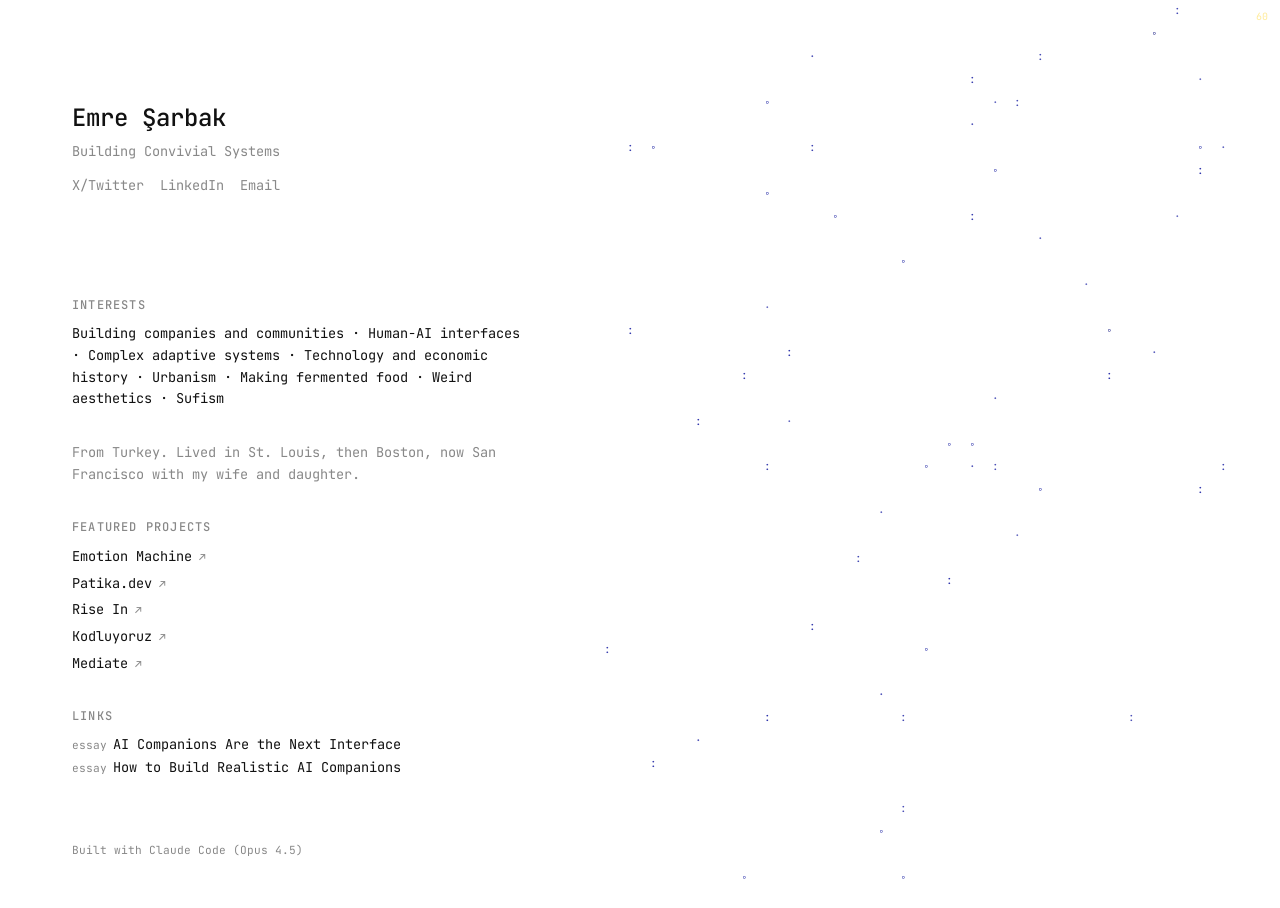
==== index.html @ 449b3741 "Add footer note: Built with Claude Code (Opus 4.5) 🤖 Generated with [Claude Code](https://claude.com" ====
<!DOCTYPE html>
<html lang="en">
<head>
  <meta charset="UTF-8">
  <meta name="viewport" content="width=device-width, initial-scale=1.0">
  <title>Emre Şarbak – Personal Website | Building Convivial Systems</title>
  <meta name="description" content="Emre Şarbak. 4x founder. Building Emotion Machine in San Francisco. Interests: Human-AI interfaces, complex adaptive systems.">
  <meta name="author" content="Emre Şarbak">
  <meta name="keywords" content="Emre Şarbak, Emre Sarbak, founder, entrepreneur, Emotion Machine, Patika, Kodluyoruz, AI">
  <link rel="canonical" href="https://emresarbak.com">

  <!-- Open Graph -->
  <meta property="og:type" content="website">
  <meta property="og:url" content="https://emresarbak.com">
  <meta property="og:title" content="Emre Şarbak – Personal Website | Building Convivial Systems">
  <meta property="og:description" content="4x founder. Building Emotion Machine in San Francisco.">
  <meta property="og:site_name" content="Emre Şarbak">

  <!-- Twitter Card -->
  <meta name="twitter:card" content="summary">
  <meta name="twitter:site" content="@emresarbak">
  <meta name="twitter:creator" content="@emresarbak">
  <meta name="twitter:title" content="Emre Şarbak – Personal Website | Building Convivial Systems">
  <meta name="twitter:description" content="4x founder. Building Emotion Machine in San Francisco.">

  <!-- Fonts -->
  <link rel="preconnect" href="https://fonts.googleapis.com">
  <link rel="preconnect" href="https://fonts.gstatic.com" crossorigin>
  <link href="https://fonts.googleapis.com/css2?family=JetBrains+Mono:wght@400;500&display=swap" rel="stylesheet">
  <link rel="stylesheet" href="style.css">

  <!-- Structured Data -->
  <script type="application/ld+json">
  {
    "@context": "https://schema.org",
    "@type": "Person",
    "name": "Emre Şarbak",
    "url": "https://emresarbak.com",
    "sameAs": [
      "https://x.com/emresarbak",
      "https://www.linkedin.com/in/emresarbak/"
    ],
    "jobTitle": "Founder",
    "worksFor": {
      "@type": "Organization",
      "name": "Emotion Machine"
    }
  }
  </script>
</head>
<body>
  <!-- Flocking background canvases -->
  <canvas id="flock-left" class="flock-bg flock-left"></canvas>
  <canvas id="flock-right" class="flock-bg flock-right"></canvas>

  <main class="content">
  <!-- Hero Section -->
  <section class="hero">
    <canvas id="ascii-canvas"></canvas>
    <div class="hero-content">
      <h1 class="hero-name">Emre Şarbak</h1>
      <p class="hero-tagline">Building Convivial Systems</p>
      <div class="hero-links">
        <a href="https://x.com/emresarbak" target="_blank" rel="noopener">X/Twitter</a>
        <a href="https://www.linkedin.com/in/emresarbak/" target="_blank" rel="noopener">LinkedIn</a>
        <a href="mailto:emre.sarbak@gmail.com">Email</a>
      </div>
    </div>
  </section>

  <!-- About (commented out for now)
  <section class="section about">
    <p class="about-text">I've spent the last decade starting companies that try to make useful things more accessible—coding education, AI tools, learning platforms. Some worked, some didn't. Before that, I was at McKinsey. Currently working on <a href="https://www.emotionmachine.com" target="_blank" rel="noopener">Emotion Machine</a>.</p>
  </section>
  -->

  <!-- Interests -->
  <section class="section interests">
    <h2 class="section-title">Interests</h2>
    <p class="about-text">Building companies and communities · Human-AI interfaces · Complex adaptive systems · Technology and economic history · Urbanism · Making fermented food · Weird aesthetics · Sufism</p>
  </section>

  <!-- Personal -->
  <section class="section personal">
    <p class="about-text muted">From Turkey. Lived in St. Louis, then Boston, now San Francisco with my wife and daughter.</p>
  </section>

  <!-- Featured Projects -->
  <section class="section ventures">
    <h2 class="section-title">Featured Projects</h2>
    <ul class="ventures-list">
      <li class="venture-item">
        <a href="https://www.emotionmachine.com" target="_blank" rel="noopener" class="venture-link">
          <span class="venture-name">Emotion Machine</span>
        </a>
      </li>
      <li class="venture-item">
        <a href="https://www.patika.dev" target="_blank" rel="noopener" class="venture-link">
          <span class="venture-name">Patika.dev</span>
        </a>
      </li>
      <li class="venture-item">
        <a href="https://www.risein.com" target="_blank" rel="noopener" class="venture-link">
          <span class="venture-name">Rise In</span>
        </a>
      </li>
      <li class="venture-item">
        <a href="https://kodluyoruz.org" target="_blank" rel="noopener" class="venture-link">
          <span class="venture-name">Kodluyoruz</span>
        </a>
      </li>
      <li class="venture-item">
        <a href="https://mediate.tech" target="_blank" rel="noopener" class="venture-link">
          <span class="venture-name">Mediate</span>
        </a>
      </li>
    </ul>
  </section>

  <!-- Links Archive (loaded from links.json) -->
  <section class="section">
    <h2 class="section-title">Links</h2>
    <div class="links-archive" id="links-archive"></div>
  </section>

  <footer class="footer">
    <p class="footer-note">Built with Claude Code (Opus 4.5)</p>
  </footer>
  </main>

  <script src="main.js"></script>
  <script src="flock-bg.js"></script>
</body>
</html>
---- style.css ----
:root {
  --bg: #fff;
  --fg: #111;
  --muted: #888;
  --accent: #e6b800;
  --content-width: 500px;
}

*, *::before, *::after {
  box-sizing: border-box;
  margin: 0;
  padding: 0;
}

body {
  font-family: 'JetBrains Mono', monospace;
  font-size: 14px;
  line-height: 1.6;
  color: var(--fg);
  background: var(--bg);
  min-height: 100vh;
}

/* Flocking background canvases */
.flock-bg {
  position: fixed;
  top: 0;
  height: 100vh;
  pointer-events: none;
  z-index: 0;
}

.flock-left {
  display: none;
}

.flock-right {
  left: calc(var(--content-width) + 6rem);
  right: 0;
  width: calc(100vw - var(--content-width) - 6rem);
}

/* Main content area */
.content {
  position: relative;
  z-index: 1;
  max-width: var(--content-width);
  margin: 0;
  margin-left: 3rem;
  padding: 3rem 1.5rem;
  background: var(--bg);
}

.paper-grain { display: none; }

/* Hero */
.hero {
  position: relative;
  min-height: 200px;
  display: flex;
  align-items: center;
  justify-content: flex-start;
  margin-bottom: 3rem;
}

#ascii-canvas {
  display: none;
}

.hero-content {
  text-align: left;
}

.hero-name {
  font-size: 1.5rem;
  font-weight: 500;
  margin-bottom: 0.25rem;
}

.hero-tagline {
  font-size: 0.85rem;
  color: var(--muted);
}

.hero-links {
  margin-top: 0.75rem;
  display: flex;
  gap: 1rem;
  justify-content: flex-start;
  font-size: 0.85rem;
  color: var(--muted);
}

/* Sections */
.section {
  margin-bottom: 2rem;
}

.section-title {
  font-size: 0.75rem;
  font-weight: 500;
  text-transform: uppercase;
  letter-spacing: 0.1em;
  color: var(--muted);
  margin-bottom: 0.5rem;
}

.section-line { display: none; }

/* Links */
a {
  color: inherit;
  text-decoration: none;
  transition: color 0.2s ease;
}

a:hover {
  color: var(--accent);
}

/* About */
.about-text {
  font-size: 0.85rem;
  margin-bottom: 0.5rem;
}

.about-text:last-child {
  margin-bottom: 0;
}

.about-text.muted {
  color: var(--muted);
}

/* Ventures */
.ventures-list {
  list-style: none;
}

.venture-item {
  margin-bottom: 0.25rem;
}

.venture-link {
  font-size: 0.85rem;
}

.venture-name::after {
  content: ' ↗';
  color: inherit;
  font-size: 0.7rem;
  opacity: 0.5;
}

/* Links Archive */
.links-archive {
  display: flex;
  flex-direction: column;
  gap: 0.2rem;
}

.archive-link {
  font-size: 0.85rem;
  line-height: 1.5;
  display: block;
}

.link-tag {
  color: var(--muted);
  font-size: 0.7rem;
  text-transform: lowercase;
  margin-right: 0.4rem;
}

/* Footer */
.footer {
  margin-top: 3rem;
  padding-top: 1rem;
}

.footer-note {
  font-size: 0.7rem;
  color: var(--muted);
}

/* Mobile - hide flocking on small screens */
@media (max-width: 700px) {
  .flock-bg {
    display: none;
  }

  .content {
    max-width: 100%;
  }

  body {
    padding: 0;
  }
}
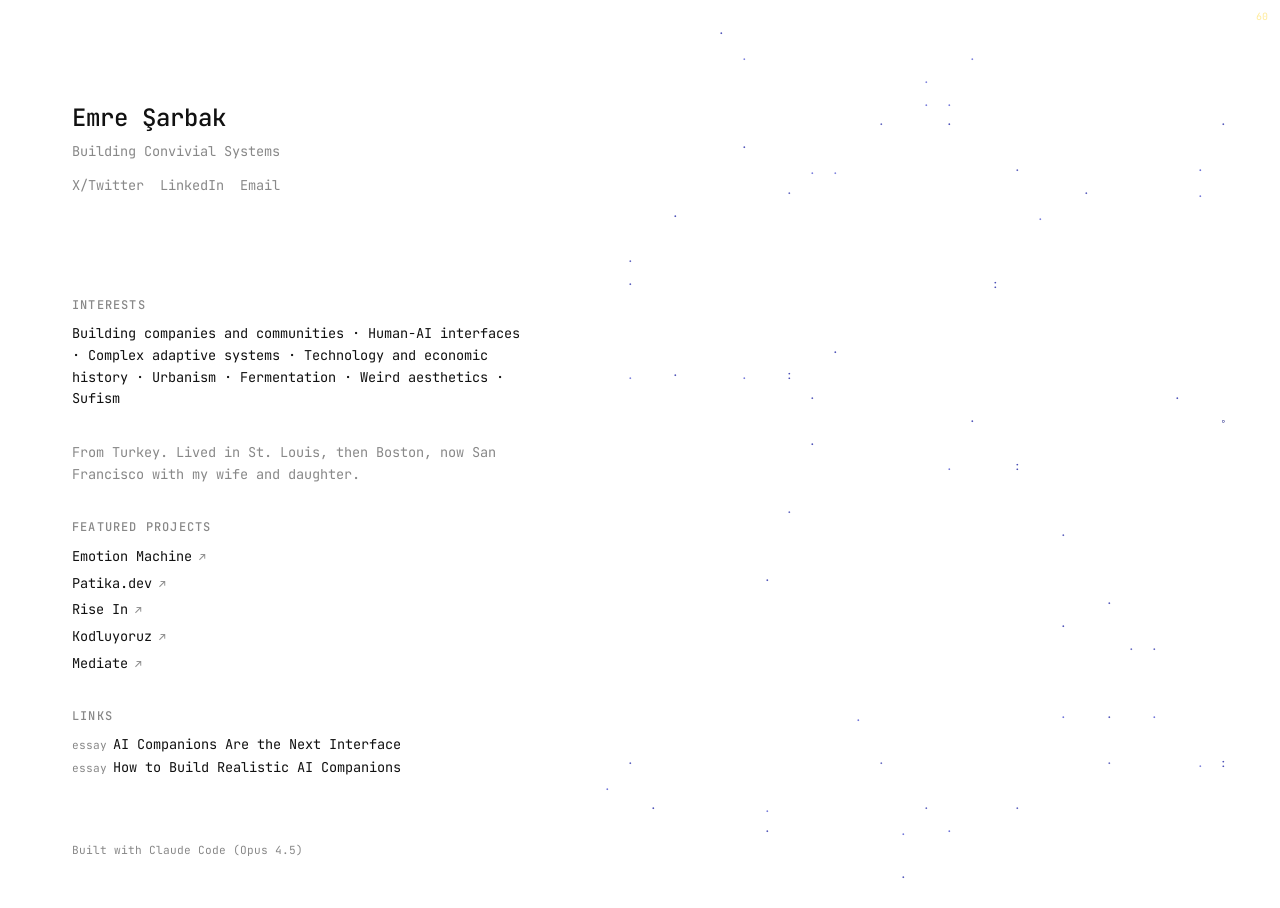
==== commit 9deb99ab: "Change 'Making fermented food' to 'Fermentation' 🤖 Generated with [Claude Code](https://claude.com/c" ====
--- a/index.html
+++ b/index.html
@@ -77,7 +77,7 @@
   <!-- Interests -->
   <section class="section interests">
     <h2 class="section-title">Interests</h2>
-    <p class="about-text">Building companies and communities · Human-AI interfaces · Complex adaptive systems · Technology and economic history · Urbanism · Making fermented food · Weird aesthetics · Sufism</p>
+    <p class="about-text">Building companies and communities · Human-AI interfaces · Complex adaptive systems · Technology and economic history · Urbanism · Fermentation · Weird aesthetics · Sufism</p>
   </section>
 
   <!-- Personal -->
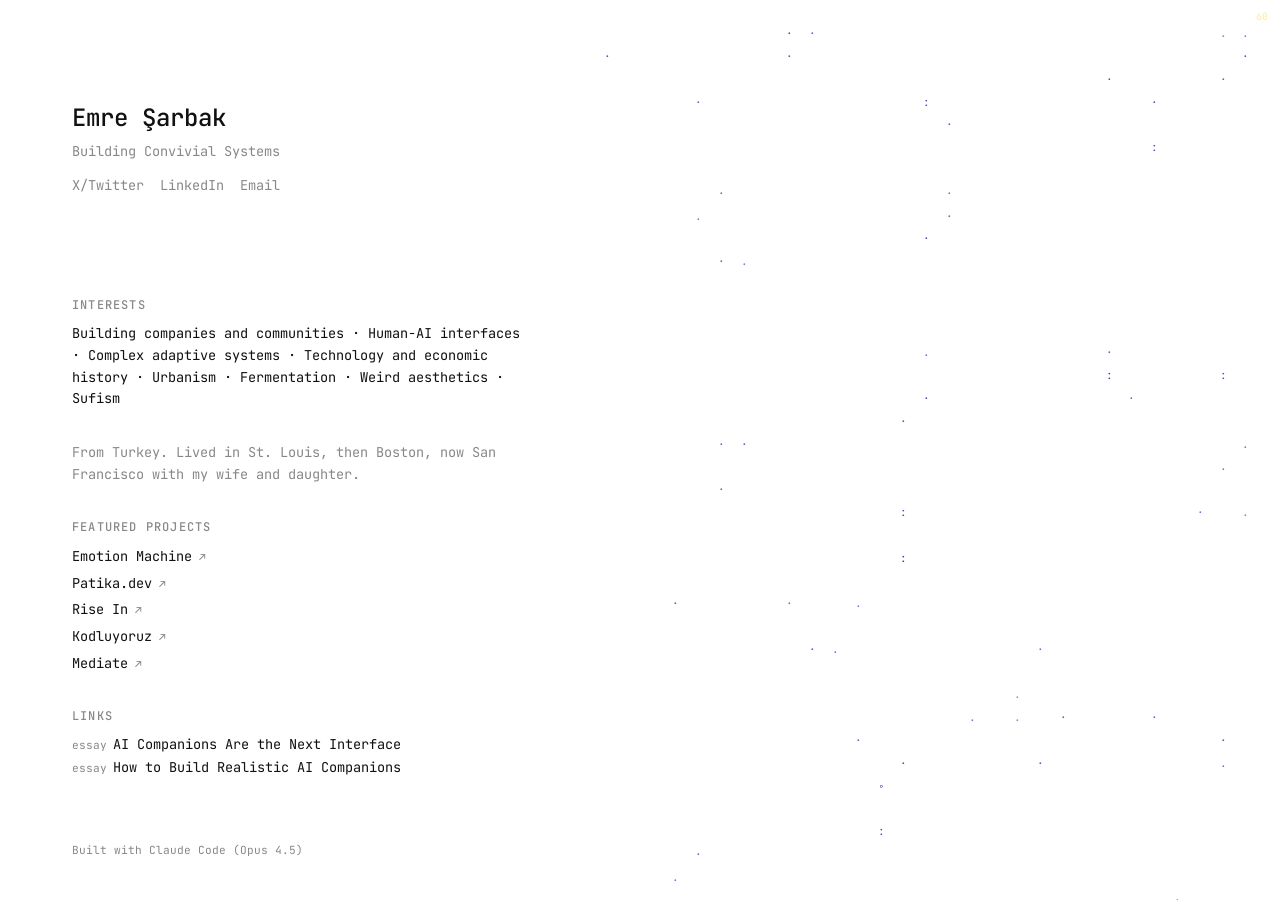
==== commit 22065336: "Add Google Analytics (G-W893BE5C9T) 🤖 Generated with [Claude Code](https://claude.com/claude-code)  " ====
--- a/index.html
+++ b/index.html
@@ -1,6 +1,14 @@
 <!DOCTYPE html>
 <html lang="en">
 <head>
+  <!-- Google tag (gtag.js) -->
+  <script async src="https://www.googletagmanager.com/gtag/js?id=G-W893BE5C9T"></script>
+  <script>
+    window.dataLayer = window.dataLayer || [];
+    function gtag(){dataLayer.push(arguments);}
+    gtag('js', new Date());
+    gtag('config', 'G-W893BE5C9T');
+  </script>
   <meta charset="UTF-8">
   <meta name="viewport" content="width=device-width, initial-scale=1.0">
   <title>Emre Şarbak – Personal Website | Building Convivial Systems</title>
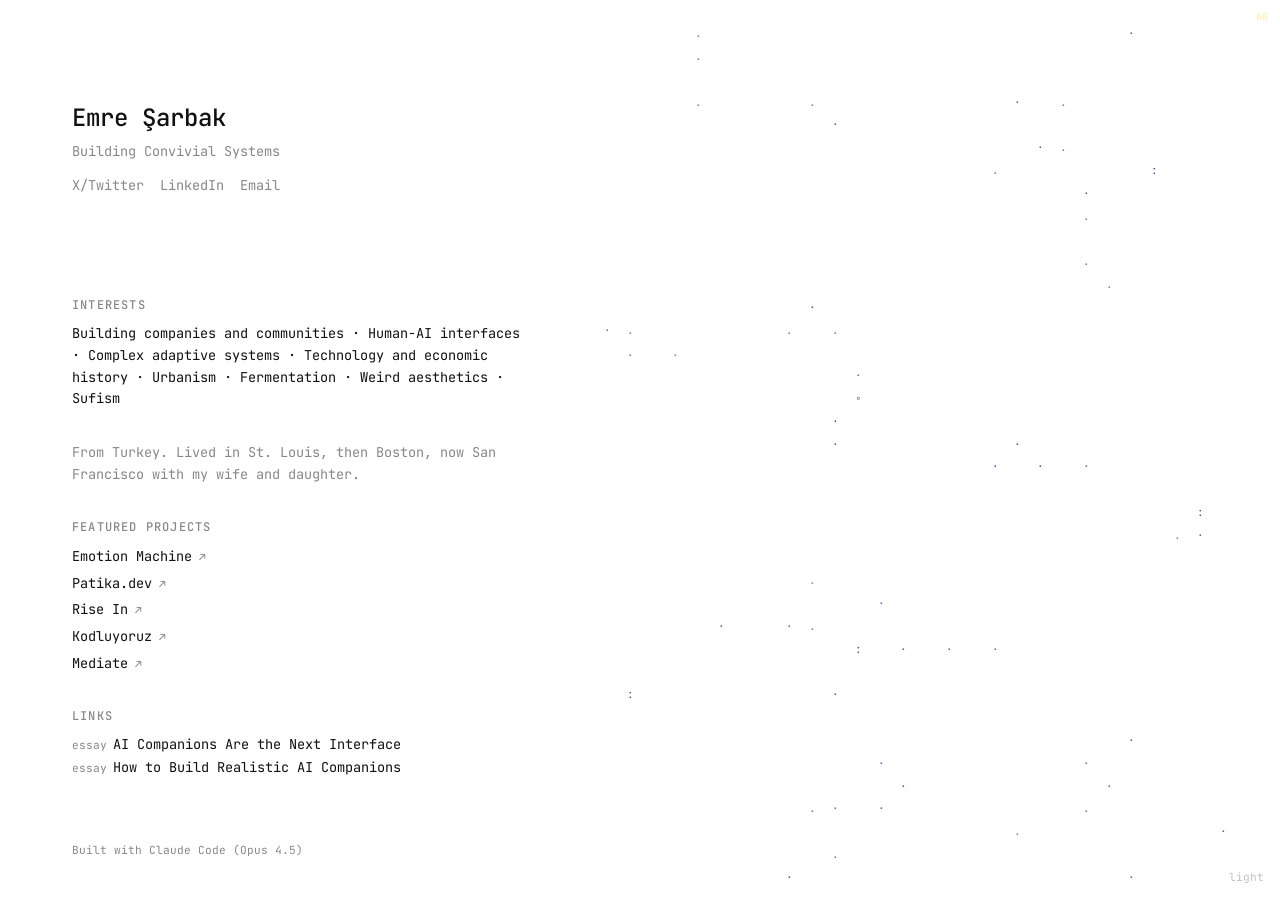
==== commit ecc4166a: "Add dark mode with auto system detection and manual toggle - Detects prefers-color-scheme media quer" ====
--- a/index.html
+++ b/index.html
@@ -136,6 +136,8 @@
   </footer>
   </main>
 
+  <button class="theme-toggle" aria-label="Toggle theme">light</button>
+
   <script src="main.js"></script>
   <script src="flock-bg.js"></script>
 </body>
--- a/style.css
+++ b/style.css
@@ -4,6 +4,24 @@
   --muted: #888;
   --accent: #e6b800;
   --content-width: 500px;
+}
+
+/* System dark mode preference */
+@media (prefers-color-scheme: dark) {
+  :root:not([data-theme="light"]) {
+    --bg: #0a0a0a;
+    --fg: #e5e5e5;
+    --muted: #888;
+    --accent: #ffcc00;
+  }
+}
+
+/* Manual dark mode override */
+[data-theme="dark"] {
+  --bg: #0a0a0a;
+  --fg: #e5e5e5;
+  --muted: #888;
+  --accent: #ffcc00;
 }
 
 *, *::before, *::after {
@@ -183,6 +201,27 @@
   color: var(--muted);
 }
 
+/* Theme toggle */
+.theme-toggle {
+  position: fixed;
+  bottom: 1rem;
+  right: 1rem;
+  font-family: 'JetBrains Mono', monospace;
+  font-size: 0.7rem;
+  color: var(--muted);
+  background: transparent;
+  border: none;
+  cursor: pointer;
+  opacity: 0.5;
+  transition: opacity 0.15s ease;
+  z-index: 100;
+}
+
+.theme-toggle:hover {
+  opacity: 1;
+  color: var(--fg);
+}
+
 /* Mobile - hide flocking on small screens */
 @media (max-width: 700px) {
   .flock-bg {
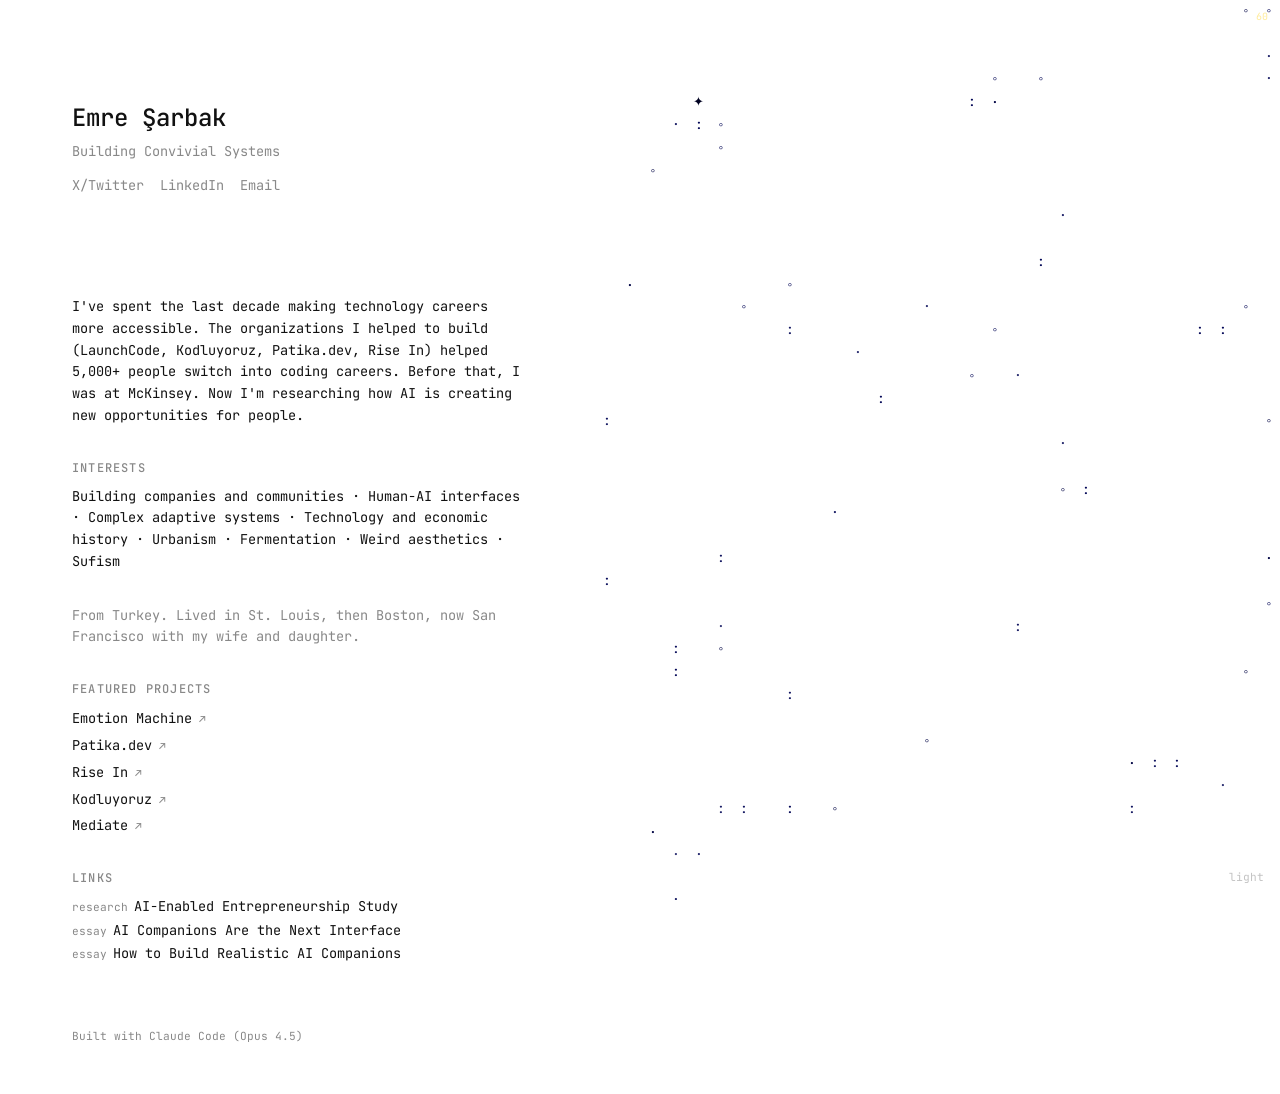
==== commit daa3427e: "Add AI-Enabled Entrepreneurship Study research page - Uncomment and update About section with org li" ====
--- a/index.html
+++ b/index.html
@@ -76,11 +76,9 @@
     </div>
   </section>
 
-  <!-- About (commented out for now)
   <section class="section about">
-    <p class="about-text">I've spent the last decade starting companies that try to make useful things more accessible—coding education, AI tools, learning platforms. Some worked, some didn't. Before that, I was at McKinsey. Currently working on <a href="https://www.emotionmachine.com" target="_blank" rel="noopener">Emotion Machine</a>.</p>
+    <p class="about-text">I've spent the last decade making technology careers more accessible. The organizations I helped to build (<a href="https://www.launchcode.org" target="_blank" rel="noopener">LaunchCode</a>, <a href="https://kodluyoruz.org" target="_blank" rel="noopener">Kodluyoruz</a>, <a href="https://www.patika.dev" target="_blank" rel="noopener">Patika.dev</a>, <a href="https://www.risein.com" target="_blank" rel="noopener">Rise In</a>) helped 5,000+ people switch into coding careers. Before that, I was at McKinsey. Now I'm researching how AI is creating new opportunities for people.</p>
   </section>
-  -->
 
   <!-- Interests -->
   <section class="section interests">
--- a/style.css
+++ b/style.css
@@ -6,21 +6,18 @@
   --content-width: 500px;
 }
 
-/* System dark mode preference */
+/* Dark mode - system preference or manual toggle */
 @media (prefers-color-scheme: dark) {
   :root:not([data-theme="light"]) {
     --bg: #0a0a0a;
     --fg: #e5e5e5;
-    --muted: #888;
     --accent: #ffcc00;
   }
 }
 
-/* Manual dark mode override */
 [data-theme="dark"] {
   --bg: #0a0a0a;
   --fg: #e5e5e5;
-  --muted: #888;
   --accent: #ffcc00;
 }
 
@@ -190,6 +187,25 @@
   margin-right: 0.4rem;
 }
 
+/* Research questions */
+.research-questions {
+  list-style: none;
+  font-size: 0.85rem;
+}
+
+.research-questions li {
+  margin-bottom: 0.5rem;
+  padding-left: 1rem;
+  position: relative;
+}
+
+.research-questions li::before {
+  content: '>';
+  position: absolute;
+  left: 0;
+  color: var(--muted);
+}
+
 /* Footer */
 .footer {
   margin-top: 3rem;
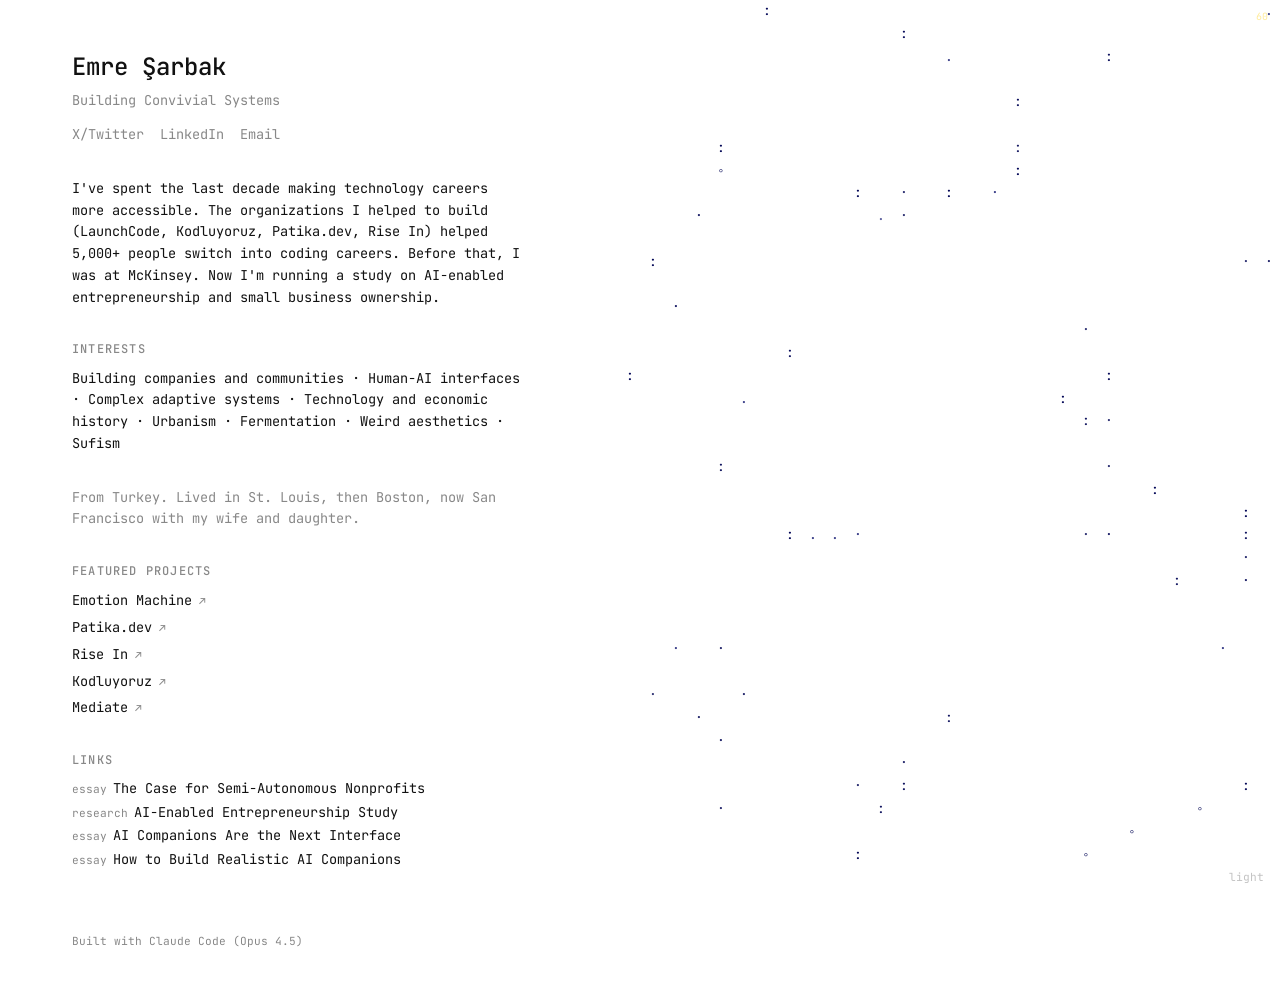
==== commit 9824a1be: "Rewrite research page as study on AI-enabled entrepreneurship and small business ownership Replaces " ====
--- a/index.html
+++ b/index.html
@@ -77,7 +77,7 @@
   </section>
 
   <section class="section about">
-    <p class="about-text">I've spent the last decade making technology careers more accessible. The organizations I helped to build (<a href="https://www.launchcode.org" target="_blank" rel="noopener">LaunchCode</a>, <a href="https://kodluyoruz.org" target="_blank" rel="noopener">Kodluyoruz</a>, <a href="https://www.patika.dev" target="_blank" rel="noopener">Patika.dev</a>, <a href="https://www.risein.com" target="_blank" rel="noopener">Rise In</a>) helped 5,000+ people switch into coding careers. Before that, I was at McKinsey. Now I'm researching how AI is creating new opportunities for people.</p>
+    <p class="about-text">I've spent the last decade making technology careers more accessible. The organizations I helped to build (<a href="https://www.launchcode.org" target="_blank" rel="noopener">LaunchCode</a>, <a href="https://kodluyoruz.org" target="_blank" rel="noopener">Kodluyoruz</a>, <a href="https://www.patika.dev" target="_blank" rel="noopener">Patika.dev</a>, <a href="https://www.risein.com" target="_blank" rel="noopener">Rise In</a>) helped 5,000+ people switch into coding careers. Before that, I was at McKinsey. Now I'm running <a href="/research.html">a study on AI-enabled entrepreneurship and small business ownership</a>.</p>
   </section>
 
   <!-- Interests -->
--- a/style.css
+++ b/style.css
@@ -71,11 +71,11 @@
 /* Hero */
 .hero {
   position: relative;
-  min-height: 200px;
+  min-height: auto;
   display: flex;
   align-items: center;
   justify-content: flex-start;
-  margin-bottom: 3rem;
+  margin-bottom: 2rem;
 }
 
 #ascii-canvas {
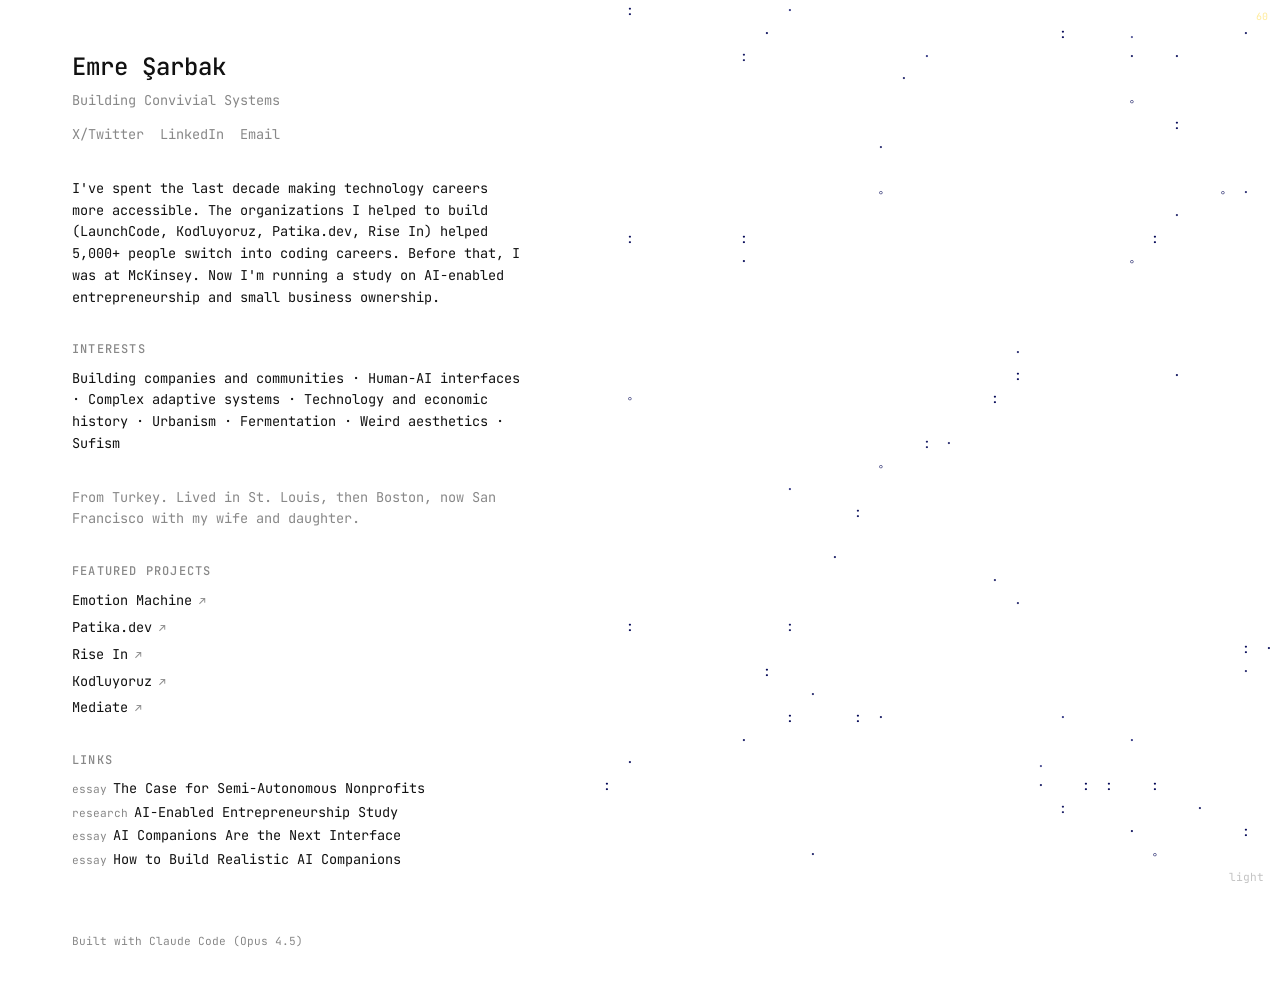
==== commit c313ee6f: "Add waving hand favicon across all pages" ====
--- a/index.html
+++ b/index.html
@@ -11,6 +11,7 @@
   </script>
   <meta charset="UTF-8">
   <meta name="viewport" content="width=device-width, initial-scale=1.0">
+  <link rel="icon" href="data:image/svg+xml,<svg xmlns=%22http://www.w3.org/2000/svg%22 viewBox=%220 0 100 100%22><text y=%22.9em%22 font-size=%2290%22>👋</text></svg>">
   <title>Emre Şarbak – Personal Website | Building Convivial Systems</title>
   <meta name="description" content="Emre Şarbak. 4x founder. Building Emotion Machine in San Francisco. Interests: Human-AI interfaces, complex adaptive systems.">
   <meta name="author" content="Emre Şarbak">
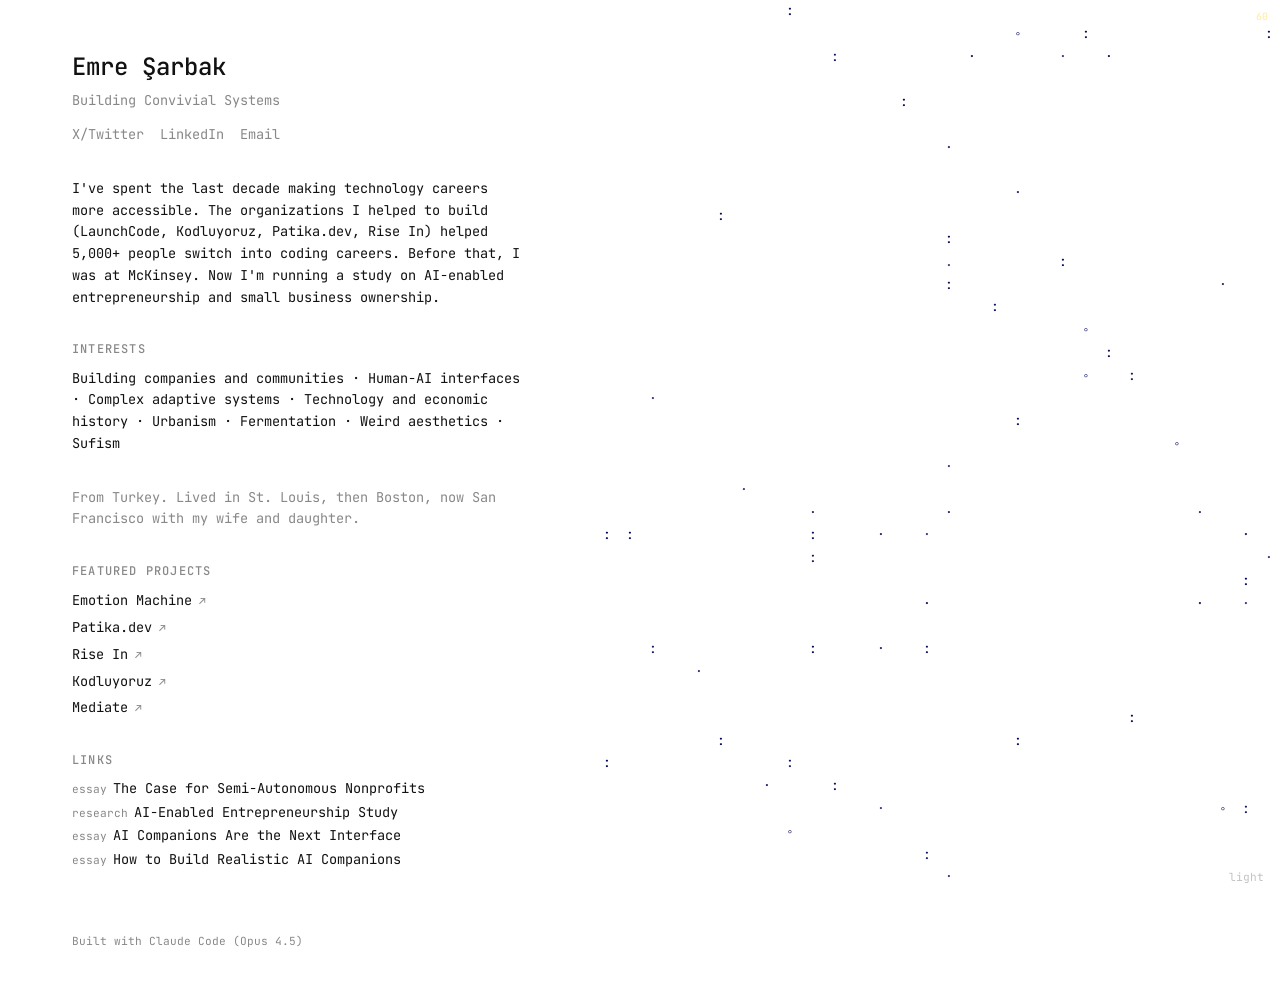
==== commit ccd9ed93: "Publish PostHog tracking" ====
--- a/index.html
+++ b/index.html
@@ -9,6 +9,7 @@
     gtag('js', new Date());
     gtag('config', 'G-W893BE5C9T');
   </script>
+  <script src="analytics.js"></script>
   <meta charset="UTF-8">
   <meta name="viewport" content="width=device-width, initial-scale=1.0">
   <link rel="icon" href="data:image/svg+xml,<svg xmlns=%22http://www.w3.org/2000/svg%22 viewBox=%220 0 100 100%22><text y=%22.9em%22 font-size=%2290%22>👋</text></svg>">
@@ -57,7 +58,7 @@
   }
   </script>
 </head>
-<body>
+<body data-page="home">
   <!-- Flocking background canvases -->
   <canvas id="flock-left" class="flock-bg flock-left"></canvas>
   <canvas id="flock-right" class="flock-bg flock-right"></canvas>
@@ -70,15 +71,15 @@
       <h1 class="hero-name">Emre Şarbak</h1>
       <p class="hero-tagline">Building Convivial Systems</p>
       <div class="hero-links">
-        <a href="https://x.com/emresarbak" target="_blank" rel="noopener">X/Twitter</a>
-        <a href="https://www.linkedin.com/in/emresarbak/" target="_blank" rel="noopener">LinkedIn</a>
-        <a href="mailto:emre.sarbak@gmail.com">Email</a>
+        <a href="https://x.com/emresarbak" target="_blank" rel="noopener" data-ph-event="social link clicked" data-ph-context="x" data-ph-location="hero">X/Twitter</a>
+        <a href="https://www.linkedin.com/in/emresarbak/" target="_blank" rel="noopener" data-ph-event="social link clicked" data-ph-context="linkedin" data-ph-location="hero">LinkedIn</a>
+        <a href="mailto:emre.sarbak@gmail.com" data-ph-event="contact link clicked" data-ph-context="email" data-ph-location="hero">Email</a>
       </div>
     </div>
   </section>
 
   <section class="section about">
-    <p class="about-text">I've spent the last decade making technology careers more accessible. The organizations I helped to build (<a href="https://www.launchcode.org" target="_blank" rel="noopener">LaunchCode</a>, <a href="https://kodluyoruz.org" target="_blank" rel="noopener">Kodluyoruz</a>, <a href="https://www.patika.dev" target="_blank" rel="noopener">Patika.dev</a>, <a href="https://www.risein.com" target="_blank" rel="noopener">Rise In</a>) helped 5,000+ people switch into coding careers. Before that, I was at McKinsey. Now I'm running <a href="/research.html">a study on AI-enabled entrepreneurship and small business ownership</a>.</p>
+    <p class="about-text">I've spent the last decade making technology careers more accessible. The organizations I helped to build (<a href="https://www.launchcode.org" target="_blank" rel="noopener">LaunchCode</a>, <a href="https://kodluyoruz.org" target="_blank" rel="noopener">Kodluyoruz</a>, <a href="https://www.patika.dev" target="_blank" rel="noopener">Patika.dev</a>, <a href="https://www.risein.com" target="_blank" rel="noopener">Rise In</a>) helped 5,000+ people switch into coding careers. Before that, I was at McKinsey. Now I'm running <a href="/research.html" data-ph-event="study link clicked" data-ph-context="about" data-ph-location="bio">a study on AI-enabled entrepreneurship and small business ownership</a>.</p>
   </section>
 
   <!-- Interests -->
@@ -97,27 +98,27 @@
     <h2 class="section-title">Featured Projects</h2>
     <ul class="ventures-list">
       <li class="venture-item">
-        <a href="https://www.emotionmachine.com" target="_blank" rel="noopener" class="venture-link">
+        <a href="https://www.emotionmachine.com" target="_blank" rel="noopener" class="venture-link" data-ph-event="project link clicked" data-ph-context="emotion-machine" data-ph-location="featured-projects">
           <span class="venture-name">Emotion Machine</span>
         </a>
       </li>
       <li class="venture-item">
-        <a href="https://www.patika.dev" target="_blank" rel="noopener" class="venture-link">
+        <a href="https://www.patika.dev" target="_blank" rel="noopener" class="venture-link" data-ph-event="project link clicked" data-ph-context="patika" data-ph-location="featured-projects">
           <span class="venture-name">Patika.dev</span>
         </a>
       </li>
       <li class="venture-item">
-        <a href="https://www.risein.com" target="_blank" rel="noopener" class="venture-link">
+        <a href="https://www.risein.com" target="_blank" rel="noopener" class="venture-link" data-ph-event="project link clicked" data-ph-context="rise-in" data-ph-location="featured-projects">
           <span class="venture-name">Rise In</span>
         </a>
       </li>
       <li class="venture-item">
-        <a href="https://kodluyoruz.org" target="_blank" rel="noopener" class="venture-link">
+        <a href="https://kodluyoruz.org" target="_blank" rel="noopener" class="venture-link" data-ph-event="project link clicked" data-ph-context="kodluyoruz" data-ph-location="featured-projects">
           <span class="venture-name">Kodluyoruz</span>
         </a>
       </li>
       <li class="venture-item">
-        <a href="https://mediate.tech" target="_blank" rel="noopener" class="venture-link">
+        <a href="https://mediate.tech" target="_blank" rel="noopener" class="venture-link" data-ph-event="project link clicked" data-ph-context="mediate" data-ph-location="featured-projects">
           <span class="venture-name">Mediate</span>
         </a>
       </li>
